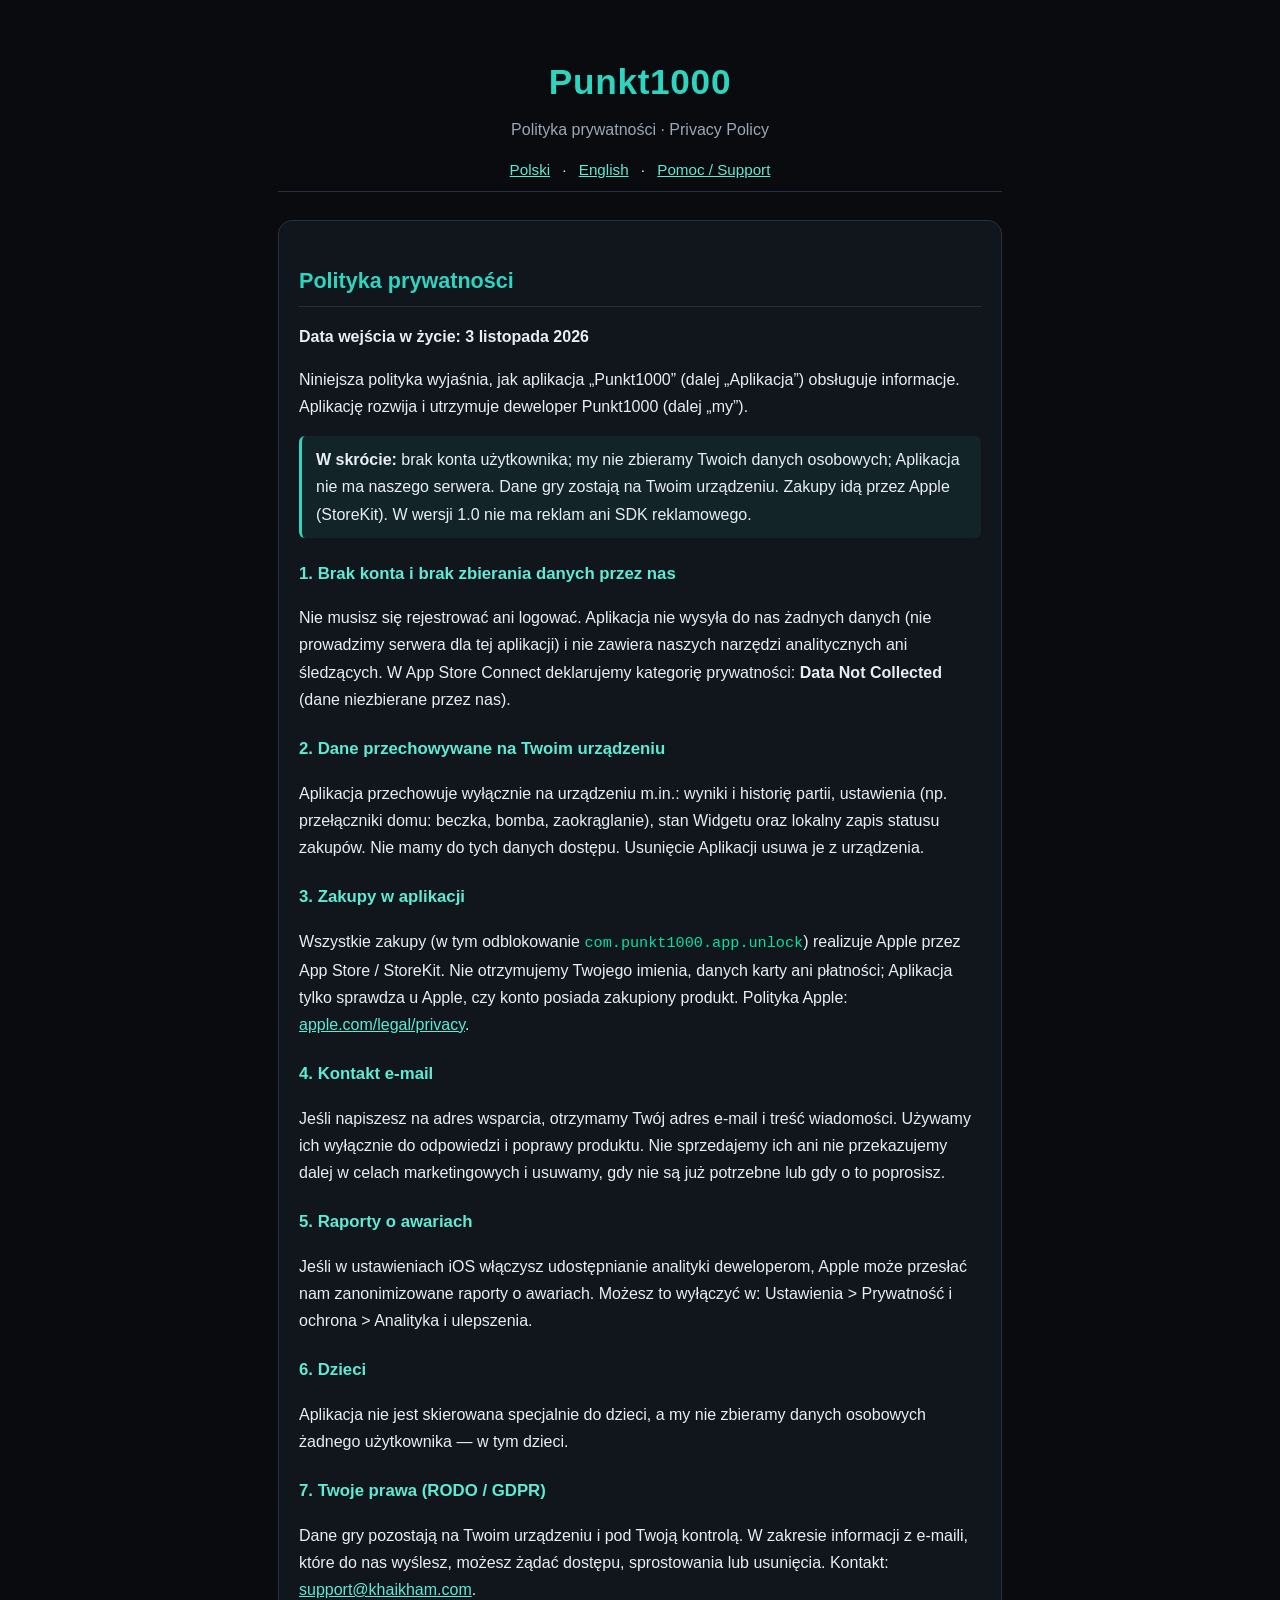
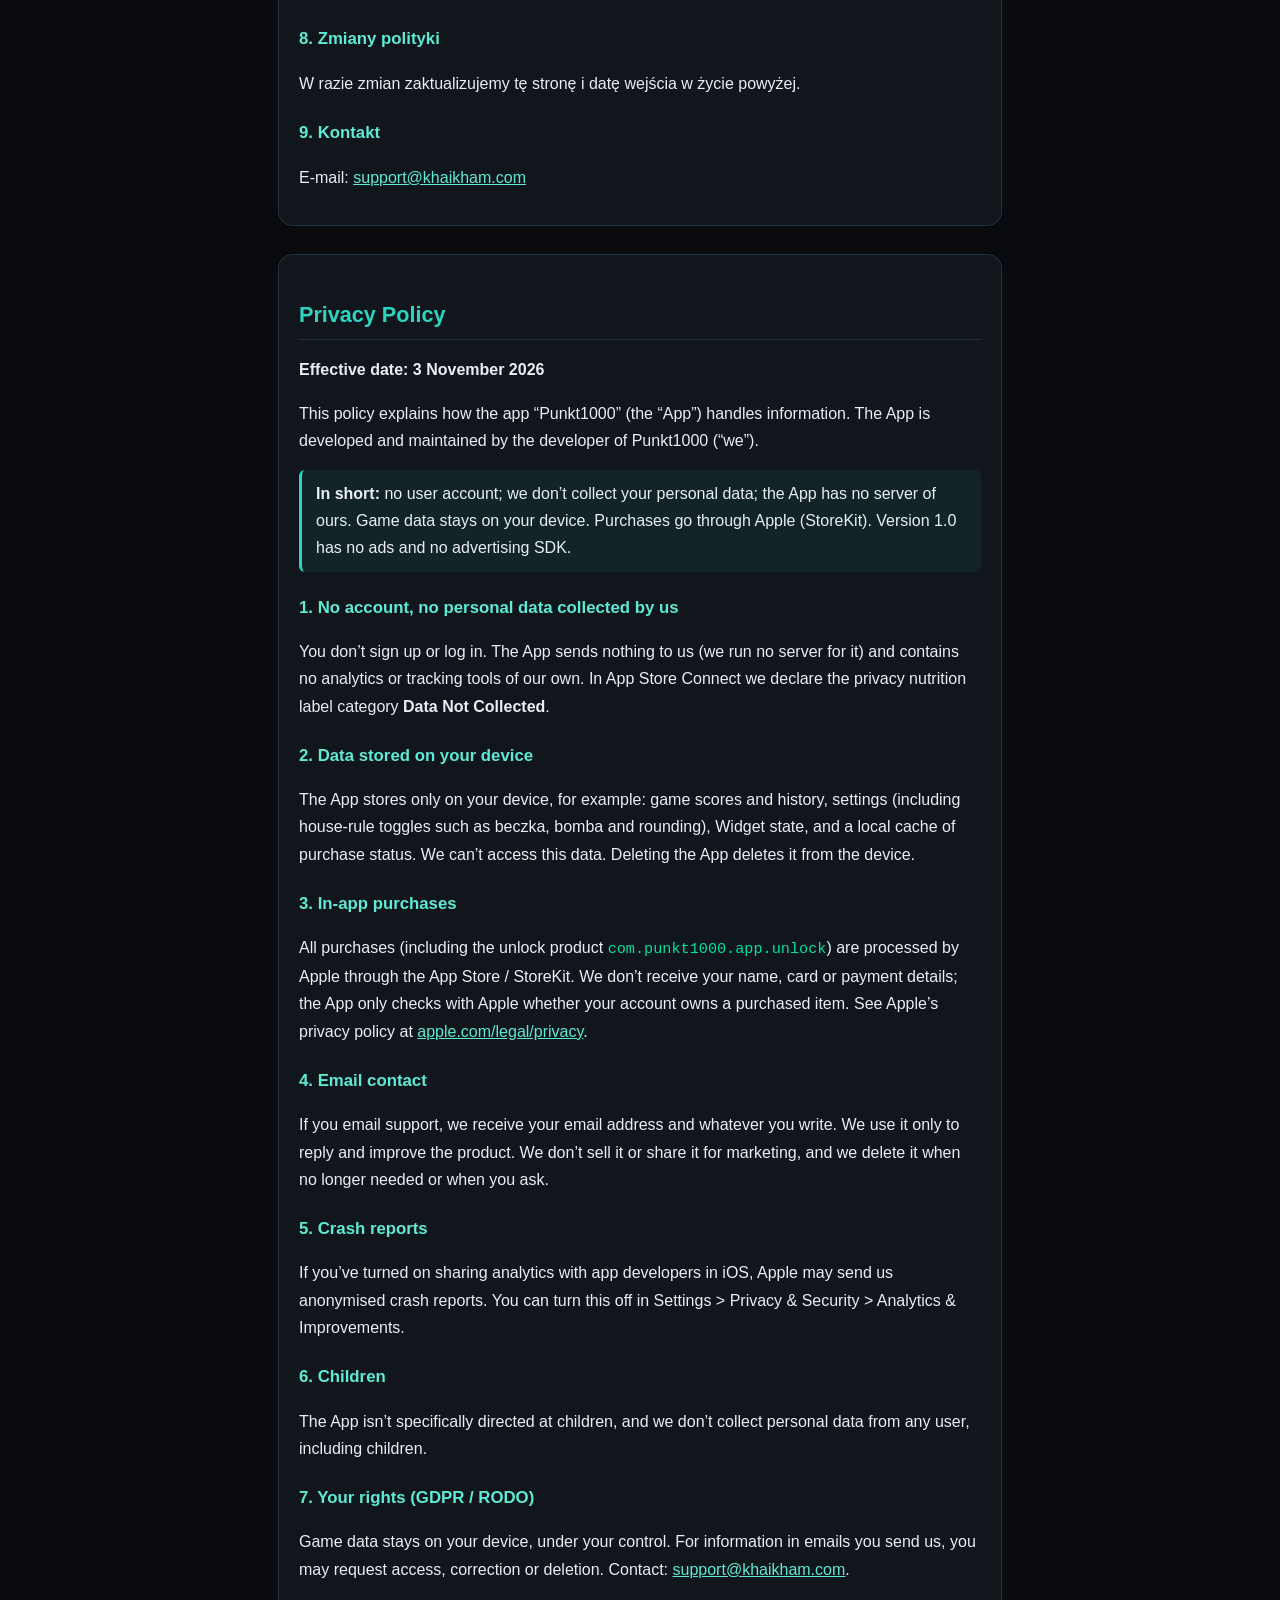
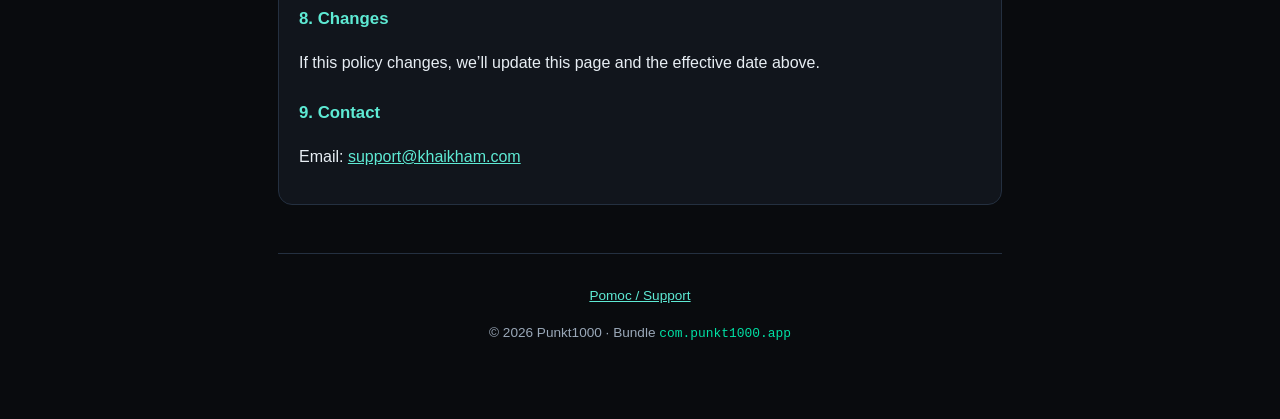
==== privacy.html @ b8b7ca8b "Add files via upload" ====
<!doctype html>
<html lang="pl">
<head>
<meta charset="utf-8">
<meta name="viewport" content="width=device-width, initial-scale=1">
<title>Punkt1000: Polityka prywatności / Privacy Policy</title>
<meta name="description" content="Polityka prywatności aplikacji Punkt1000 / Privacy policy for the Punkt1000 app.">
<meta name="referrer" content="no-referrer">
<link rel="stylesheet" href="style.css">
</head>
<body>
<div class="wrap">
<header>
  <p class="logo">Punkt1000</p>
  <p class="tag">Polityka prywatności · Privacy Policy</p>
  <nav><a href="#pl">Polski</a> · <a href="#en">English</a> · <a href="index.html">Pomoc / Support</a></nav>
</header>

<section class="lang" id="pl" lang="pl">
  <h2>Polityka prywatności</h2>
  <p><strong>Data wejścia w życie: 3 listopada 2026</strong></p>
  <p>Niniejsza polityka wyjaśnia, jak aplikacja „Punkt1000” (dalej „Aplikacja”) obsługuje informacje. Aplikację rozwija i utrzymuje deweloper Punkt1000 (dalej „my”).</p>

  <div class="note"><strong>W skrócie:</strong> brak konta użytkownika; my nie zbieramy Twoich danych osobowych; Aplikacja nie ma naszego serwera. Dane gry zostają na Twoim urządzeniu. Zakupy idą przez Apple (StoreKit). W wersji 1.0 nie ma reklam ani SDK reklamowego.</div>

  <h3>1. Brak konta i brak zbierania danych przez nas</h3>
  <p>Nie musisz się rejestrować ani logować. Aplikacja nie wysyła do nas żadnych danych (nie prowadzimy serwera dla tej aplikacji) i nie zawiera naszych narzędzi analitycznych ani śledzących. W App Store Connect deklarujemy kategorię prywatności: <strong>Data Not Collected</strong> (dane niezbierane przez nas).</p>

  <h3>2. Dane przechowywane na Twoim urządzeniu</h3>
  <p>Aplikacja przechowuje wyłącznie na urządzeniu m.in.: wyniki i historię partii, ustawienia (np. przełączniki domu: beczka, bomba, zaokrąglanie), stan Widgetu oraz lokalny zapis statusu zakupów. Nie mamy do tych danych dostępu. Usunięcie Aplikacji usuwa je z urządzenia.</p>

  <h3>3. Zakupy w aplikacji</h3>
  <p>Wszystkie zakupy (w tym odblokowanie <code>com.punkt1000.app.unlock</code>) realizuje Apple przez App Store / StoreKit. Nie otrzymujemy Twojego imienia, danych karty ani płatności; Aplikacja tylko sprawdza u Apple, czy konto posiada zakupiony produkt. Polityka Apple: <a href="https://www.apple.com/legal/privacy/">apple.com/legal/privacy</a>.</p>

  <h3>4. Kontakt e-mail</h3>
  <p>Jeśli napiszesz na adres wsparcia, otrzymamy Twój adres e-mail i treść wiadomości. Używamy ich wyłącznie do odpowiedzi i poprawy produktu. Nie sprzedajemy ich ani nie przekazujemy dalej w celach marketingowych i usuwamy, gdy nie są już potrzebne lub gdy o to poprosisz.</p>

  <h3>5. Raporty o awariach</h3>
  <p>Jeśli w ustawieniach iOS włączysz udostępnianie analityki deweloperom, Apple może przesłać nam zanonimizowane raporty o awariach. Możesz to wyłączyć w: Ustawienia &gt; Prywatność i ochrona &gt; Analityka i ulepszenia.</p>

  <h3>6. Dzieci</h3>
  <p>Aplikacja nie jest skierowana specjalnie do dzieci, a my nie zbieramy danych osobowych żadnego użytkownika — w tym dzieci.</p>

  <h3>7. Twoje prawa (RODO / GDPR)</h3>
  <p>Dane gry pozostają na Twoim urządzeniu i pod Twoją kontrolą. W zakresie informacji z e-maili, które do nas wyślesz, możesz żądać dostępu, sprostowania lub usunięcia. Kontakt: <a href="mailto:support@khaikham.com">support@khaikham.com</a>.</p>

  <h3>8. Zmiany polityki</h3>
  <p>W razie zmian zaktualizujemy tę stronę i datę wejścia w życie powyżej.</p>

  <h3>9. Kontakt</h3>
  <p>E-mail: <a href="mailto:support@khaikham.com">support@khaikham.com</a></p>
</section>

<section class="lang" id="en" lang="en">
  <h2>Privacy Policy</h2>
  <p><strong>Effective date: 3 November 2026</strong></p>
  <p>This policy explains how the app “Punkt1000” (the “App”) handles information. The App is developed and maintained by the developer of Punkt1000 (“we”).</p>

  <div class="note"><strong>In short:</strong> no user account; we don’t collect your personal data; the App has no server of ours. Game data stays on your device. Purchases go through Apple (StoreKit). Version 1.0 has no ads and no advertising SDK.</div>

  <h3>1. No account, no personal data collected by us</h3>
  <p>You don’t sign up or log in. The App sends nothing to us (we run no server for it) and contains no analytics or tracking tools of our own. In App Store Connect we declare the privacy nutrition label category <strong>Data Not Collected</strong>.</p>

  <h3>2. Data stored on your device</h3>
  <p>The App stores only on your device, for example: game scores and history, settings (including house-rule toggles such as beczka, bomba and rounding), Widget state, and a local cache of purchase status. We can’t access this data. Deleting the App deletes it from the device.</p>

  <h3>3. In-app purchases</h3>
  <p>All purchases (including the unlock product <code>com.punkt1000.app.unlock</code>) are processed by Apple through the App Store / StoreKit. We don’t receive your name, card or payment details; the App only checks with Apple whether your account owns a purchased item. See Apple’s privacy policy at <a href="https://www.apple.com/legal/privacy/">apple.com/legal/privacy</a>.</p>

  <h3>4. Email contact</h3>
  <p>If you email support, we receive your email address and whatever you write. We use it only to reply and improve the product. We don’t sell it or share it for marketing, and we delete it when no longer needed or when you ask.</p>

  <h3>5. Crash reports</h3>
  <p>If you’ve turned on sharing analytics with app developers in iOS, Apple may send us anonymised crash reports. You can turn this off in Settings &gt; Privacy &amp; Security &gt; Analytics &amp; Improvements.</p>

  <h3>6. Children</h3>
  <p>The App isn’t specifically directed at children, and we don’t collect personal data from any user, including children.</p>

  <h3>7. Your rights (GDPR / RODO)</h3>
  <p>Game data stays on your device, under your control. For information in emails you send us, you may request access, correction or deletion. Contact: <a href="mailto:support@khaikham.com">support@khaikham.com</a>.</p>

  <h3>8. Changes</h3>
  <p>If this policy changes, we’ll update this page and the effective date above.</p>

  <h3>9. Contact</h3>
  <p>Email: <a href="mailto:support@khaikham.com">support@khaikham.com</a></p>
</section>

<footer>
  <p><a href="index.html">Pomoc / Support</a></p>
  <p>© 2026 Punkt1000 · Bundle <code>com.punkt1000.app</code></p>
</footer>
</div>
</body>
</html>
---- style.css ----
/* Punkt1000 static site. No external fonts, scripts or trackers. Teal/dark theme. */
:root{
  --bg:#090B0E;
  --card:#11151C;
  --line:#243040;
  --teal:#2DD4BF;
  --teal-soft:#5EEAD4;
  --mint:#00E1A5;
  --text:#E8EEF4;
  --muted:#9AA8B8;
  --amber:#F5A524;
}
*{box-sizing:border-box}
html{background:var(--bg)}
body{margin:0;color:var(--text);background:var(--bg);font:16px/1.7 -apple-system,BlinkMacSystemFont,"SF Pro Text","Segoe UI",Roboto,"Helvetica Neue",Arial,sans-serif}
.wrap{max-width:760px;margin:0 auto;padding:24px 18px 64px}
header{text-align:center;padding:28px 0 8px;border-bottom:1px solid var(--line)}
.logo{font-size:2.2rem;font-weight:700;color:var(--teal);letter-spacing:.02em;margin:0}
.tag{color:var(--muted);margin:4px 0 0}
nav{margin:14px 0 0;font-size:.95rem}
nav a{margin:0 8px}
a{color:var(--teal-soft)}
a:hover{color:var(--mint)}
h2{color:var(--teal);font-size:1.35rem;margin:36px 0 8px;padding-bottom:6px;border-bottom:1px solid var(--line)}
h3{color:var(--teal-soft);font-size:1.05rem;margin:22px 0 4px}
section.lang{background:var(--card);border:1px solid var(--line);border-radius:14px;padding:6px 20px 18px;margin-top:28px}
.note{border-left:3px solid var(--teal);background:rgba(45,212,191,.08);padding:10px 14px;border-radius:6px;margin:12px 0}
code{color:var(--mint);font-size:.95em}
.score{display:flex;gap:8px;justify-content:center;align-items:flex-end;margin:14px 0 4px}
.score span{min-width:52px;padding:8px 10px;border-radius:8px;border:1px solid var(--line);background:#0c1218;font-variant-numeric:tabular-nums;font-weight:600;font-size:.95rem;color:var(--muted)}
.score .lead{color:var(--mint);border-color:rgba(0,225,165,.45);box-shadow:0 0 0 1px rgba(0,225,165,.15)}
.score .mark{color:var(--amber);border-color:rgba(245,165,36,.4)}
footer{margin-top:48px;text-align:center;color:var(--muted);font-size:.85rem;border-top:1px solid var(--line);padding-top:16px}
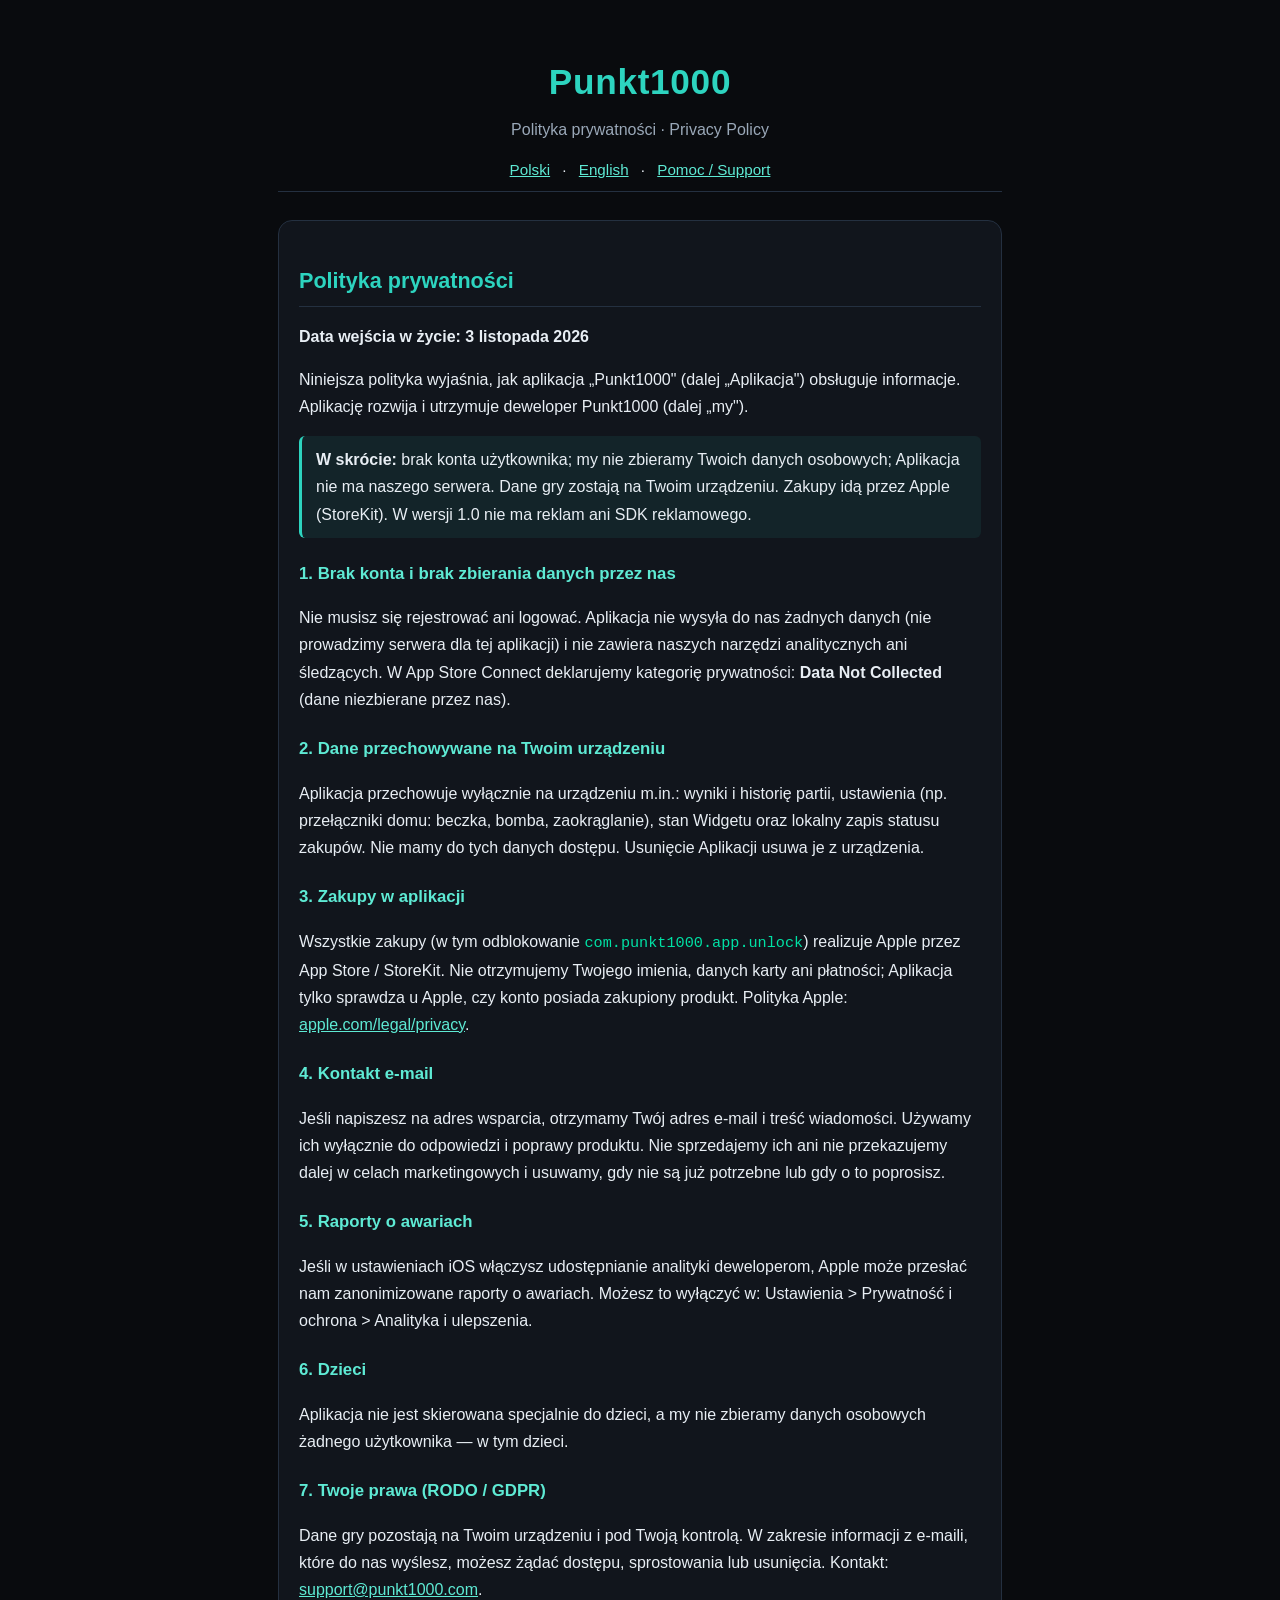
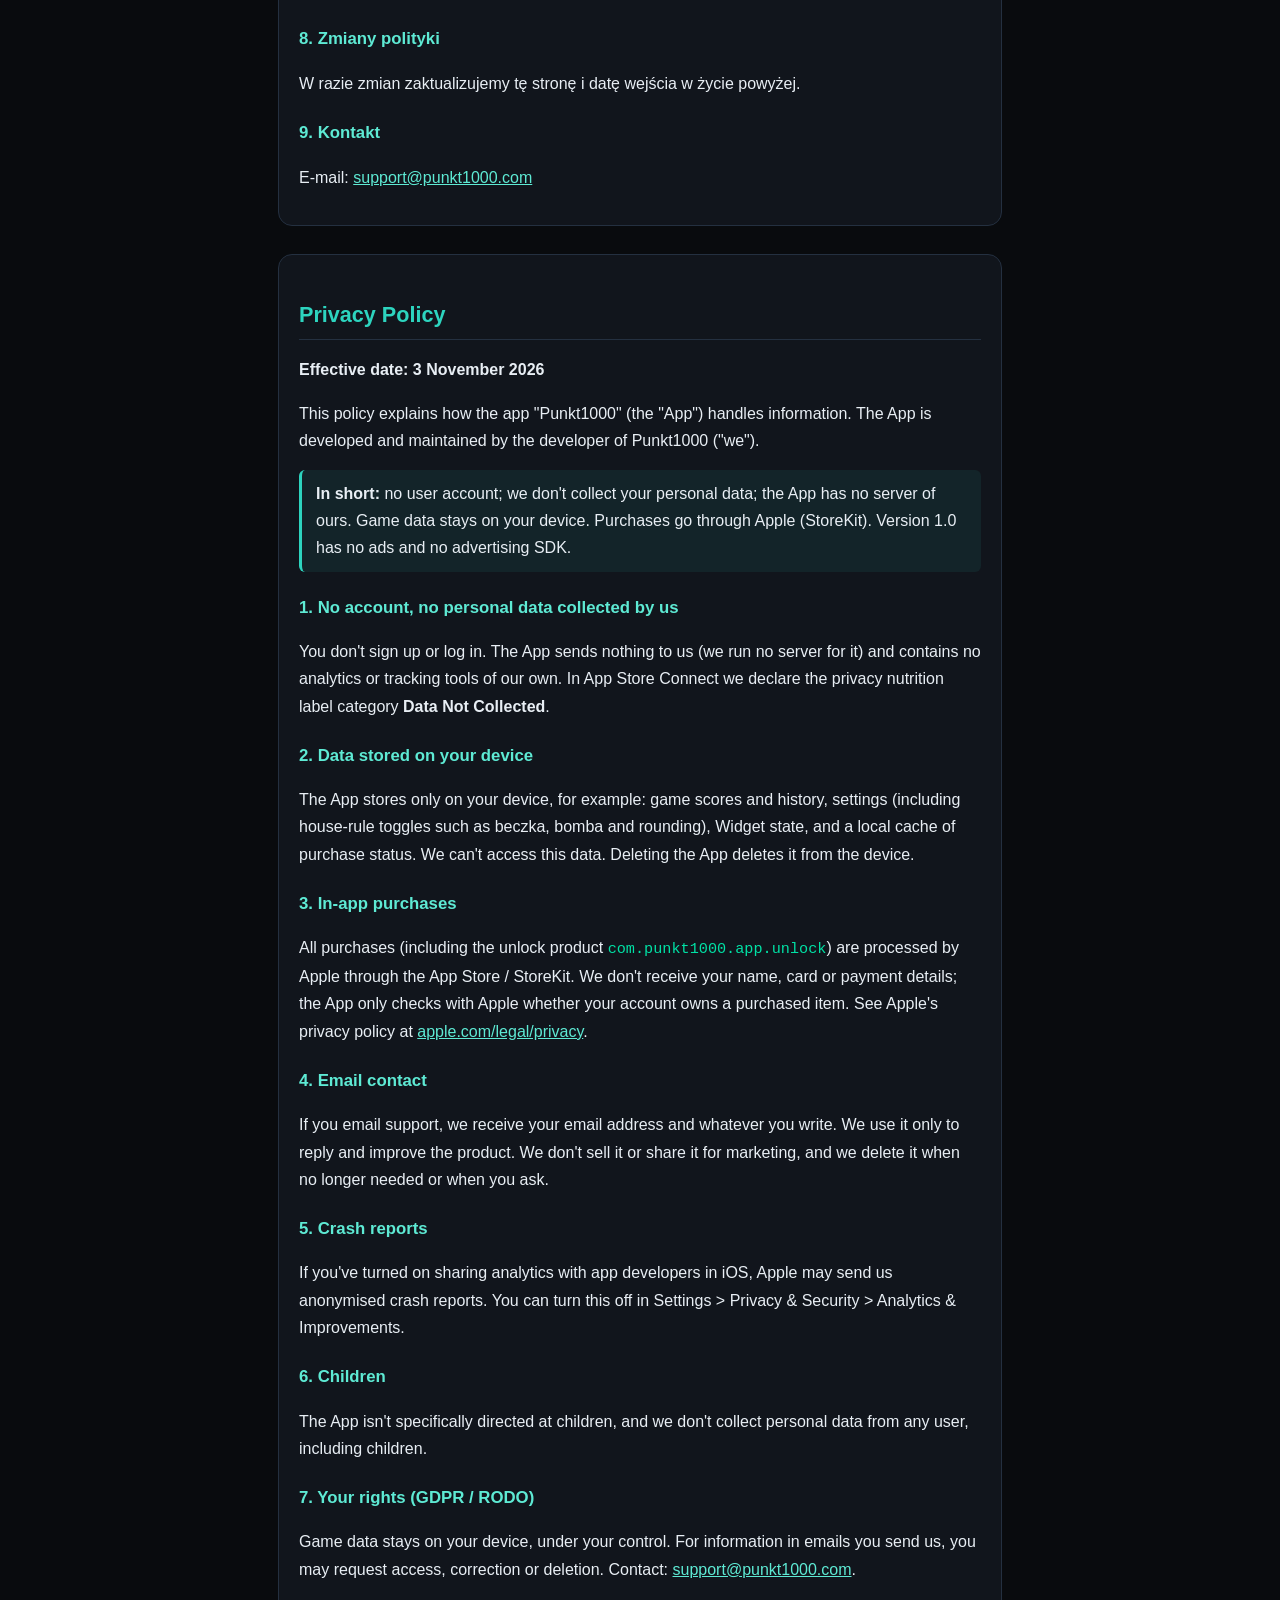
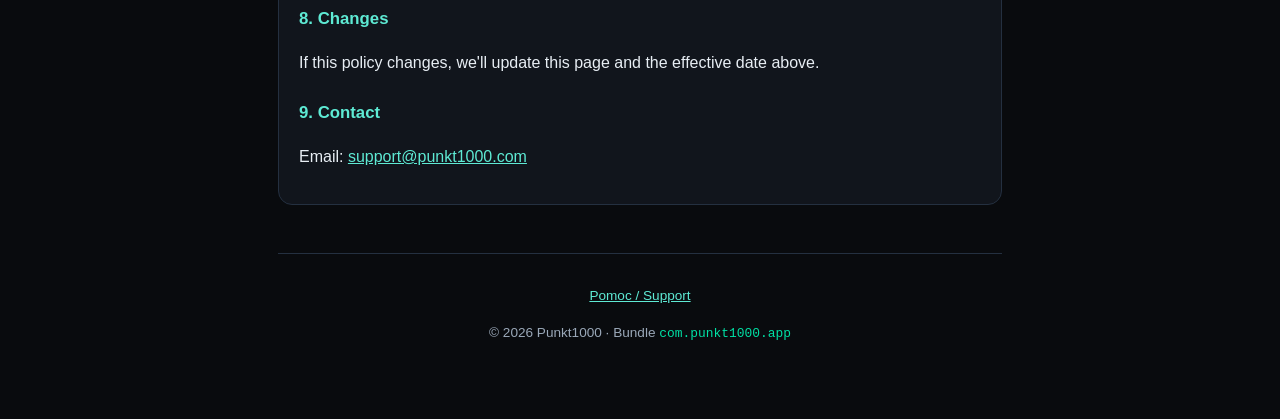
==== commit 4b2c1e70: "Update support email from support@khaikham.com to support@punkt1000.com Co-authored-by: Chen Guohao " ====
--- a/privacy.html
+++ b/privacy.html
@@ -19,7 +19,7 @@
 <section class="lang" id="pl" lang="pl">
   <h2>Polityka prywatności</h2>
   <p><strong>Data wejścia w życie: 3 listopada 2026</strong></p>
-  <p>Niniejsza polityka wyjaśnia, jak aplikacja „Punkt1000” (dalej „Aplikacja”) obsługuje informacje. Aplikację rozwija i utrzymuje deweloper Punkt1000 (dalej „my”).</p>
+  <p>Niniejsza polityka wyjaśnia, jak aplikacja „Punkt1000" (dalej „Aplikacja") obsługuje informacje. Aplikację rozwija i utrzymuje deweloper Punkt1000 (dalej „my").</p>
 
   <div class="note"><strong>W skrócie:</strong> brak konta użytkownika; my nie zbieramy Twoich danych osobowych; Aplikacja nie ma naszego serwera. Dane gry zostają na Twoim urządzeniu. Zakupy idą przez Apple (StoreKit). W wersji 1.0 nie ma reklam ani SDK reklamowego.</div>
 
@@ -42,48 +42,48 @@
   <p>Aplikacja nie jest skierowana specjalnie do dzieci, a my nie zbieramy danych osobowych żadnego użytkownika — w tym dzieci.</p>
 
   <h3>7. Twoje prawa (RODO / GDPR)</h3>
-  <p>Dane gry pozostają na Twoim urządzeniu i pod Twoją kontrolą. W zakresie informacji z e-maili, które do nas wyślesz, możesz żądać dostępu, sprostowania lub usunięcia. Kontakt: <a href="mailto:support@khaikham.com">support@khaikham.com</a>.</p>
+  <p>Dane gry pozostają na Twoim urządzeniu i pod Twoją kontrolą. W zakresie informacji z e-maili, które do nas wyślesz, możesz żądać dostępu, sprostowania lub usunięcia. Kontakt: <a href="mailto:support@punkt1000.com">support@punkt1000.com</a>.</p>
 
   <h3>8. Zmiany polityki</h3>
   <p>W razie zmian zaktualizujemy tę stronę i datę wejścia w życie powyżej.</p>
 
   <h3>9. Kontakt</h3>
-  <p>E-mail: <a href="mailto:support@khaikham.com">support@khaikham.com</a></p>
+  <p>E-mail: <a href="mailto:support@punkt1000.com">support@punkt1000.com</a></p>
 </section>
 
 <section class="lang" id="en" lang="en">
   <h2>Privacy Policy</h2>
   <p><strong>Effective date: 3 November 2026</strong></p>
-  <p>This policy explains how the app “Punkt1000” (the “App”) handles information. The App is developed and maintained by the developer of Punkt1000 (“we”).</p>
+  <p>This policy explains how the app "Punkt1000" (the "App") handles information. The App is developed and maintained by the developer of Punkt1000 ("we").</p>
 
-  <div class="note"><strong>In short:</strong> no user account; we don’t collect your personal data; the App has no server of ours. Game data stays on your device. Purchases go through Apple (StoreKit). Version 1.0 has no ads and no advertising SDK.</div>
+  <div class="note"><strong>In short:</strong> no user account; we don't collect your personal data; the App has no server of ours. Game data stays on your device. Purchases go through Apple (StoreKit). Version 1.0 has no ads and no advertising SDK.</div>
 
   <h3>1. No account, no personal data collected by us</h3>
-  <p>You don’t sign up or log in. The App sends nothing to us (we run no server for it) and contains no analytics or tracking tools of our own. In App Store Connect we declare the privacy nutrition label category <strong>Data Not Collected</strong>.</p>
+  <p>You don't sign up or log in. The App sends nothing to us (we run no server for it) and contains no analytics or tracking tools of our own. In App Store Connect we declare the privacy nutrition label category <strong>Data Not Collected</strong>.</p>
 
   <h3>2. Data stored on your device</h3>
-  <p>The App stores only on your device, for example: game scores and history, settings (including house-rule toggles such as beczka, bomba and rounding), Widget state, and a local cache of purchase status. We can’t access this data. Deleting the App deletes it from the device.</p>
+  <p>The App stores only on your device, for example: game scores and history, settings (including house-rule toggles such as beczka, bomba and rounding), Widget state, and a local cache of purchase status. We can't access this data. Deleting the App deletes it from the device.</p>
 
   <h3>3. In-app purchases</h3>
-  <p>All purchases (including the unlock product <code>com.punkt1000.app.unlock</code>) are processed by Apple through the App Store / StoreKit. We don’t receive your name, card or payment details; the App only checks with Apple whether your account owns a purchased item. See Apple’s privacy policy at <a href="https://www.apple.com/legal/privacy/">apple.com/legal/privacy</a>.</p>
+  <p>All purchases (including the unlock product <code>com.punkt1000.app.unlock</code>) are processed by Apple through the App Store / StoreKit. We don't receive your name, card or payment details; the App only checks with Apple whether your account owns a purchased item. See Apple's privacy policy at <a href="https://www.apple.com/legal/privacy/">apple.com/legal/privacy</a>.</p>
 
   <h3>4. Email contact</h3>
-  <p>If you email support, we receive your email address and whatever you write. We use it only to reply and improve the product. We don’t sell it or share it for marketing, and we delete it when no longer needed or when you ask.</p>
+  <p>If you email support, we receive your email address and whatever you write. We use it only to reply and improve the product. We don't sell it or share it for marketing, and we delete it when no longer needed or when you ask.</p>
 
   <h3>5. Crash reports</h3>
-  <p>If you’ve turned on sharing analytics with app developers in iOS, Apple may send us anonymised crash reports. You can turn this off in Settings &gt; Privacy &amp; Security &gt; Analytics &amp; Improvements.</p>
+  <p>If you've turned on sharing analytics with app developers in iOS, Apple may send us anonymised crash reports. You can turn this off in Settings &gt; Privacy &amp; Security &gt; Analytics &amp; Improvements.</p>
 
   <h3>6. Children</h3>
-  <p>The App isn’t specifically directed at children, and we don’t collect personal data from any user, including children.</p>
+  <p>The App isn't specifically directed at children, and we don't collect personal data from any user, including children.</p>
 
   <h3>7. Your rights (GDPR / RODO)</h3>
-  <p>Game data stays on your device, under your control. For information in emails you send us, you may request access, correction or deletion. Contact: <a href="mailto:support@khaikham.com">support@khaikham.com</a>.</p>
+  <p>Game data stays on your device, under your control. For information in emails you send us, you may request access, correction or deletion. Contact: <a href="mailto:support@punkt1000.com">support@punkt1000.com</a>.</p>
 
   <h3>8. Changes</h3>
-  <p>If this policy changes, we’ll update this page and the effective date above.</p>
+  <p>If this policy changes, we'll update this page and the effective date above.</p>
 
   <h3>9. Contact</h3>
-  <p>Email: <a href="mailto:support@khaikham.com">support@khaikham.com</a></p>
+  <p>Email: <a href="mailto:support@punkt1000.com">support@punkt1000.com</a></p>
 </section>
 
 <footer>
